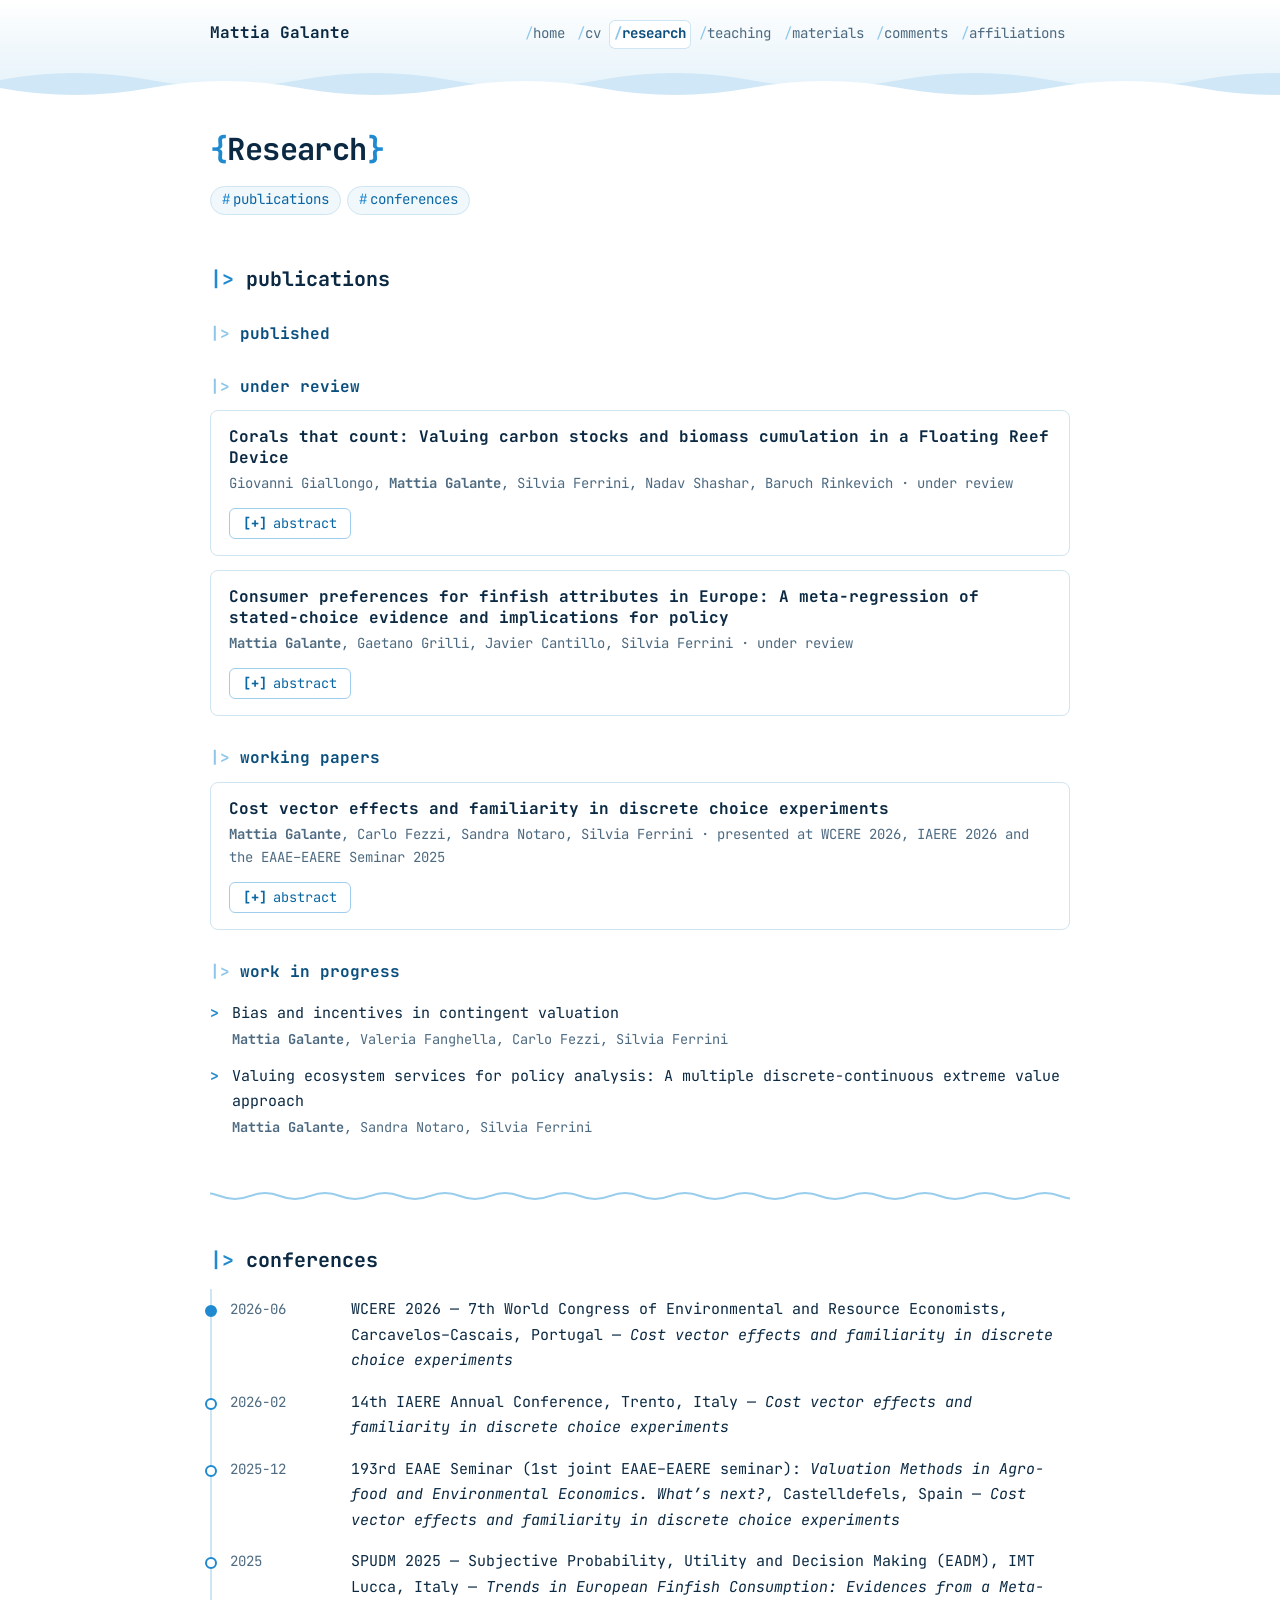
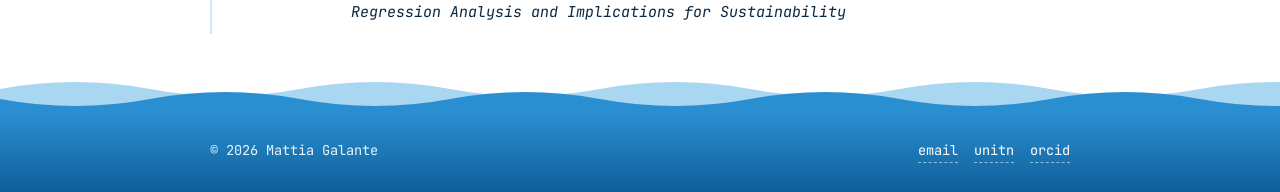
==== research.html @ 953462c0 "First version - 101126" ====
<!DOCTYPE html>
<html lang="en">
<head>
  <meta charset="utf-8">
  <meta name="viewport" content="width=device-width, initial-scale=1">
  <title>Research — Mattia Galante</title>
  <meta name="description" content="Publications, working papers and conferences of Mattia Galante.">
  <meta name="author" content="Mattia Galante">
  <meta name="theme-color" content="#1f8ad0">
  <link rel="icon" href="assets/img/favicon.svg" type="image/svg+xml">
  <link rel="stylesheet" href="assets/css/style.css">
  <script src="assets/js/main.js" defer></script>
</head>
<body>
  <a class="skip-link" href="#main">Skip to content</a>

  <!-- ===== HEADER — same on every page: only aria-current changes ===== -->
  <header class="site-header">
    <div class="wrap">
      <a class="brand" href="index.html">Mattia Galante</a>
      <nav class="site-nav" aria-label="Main">
        <a href="index.html">home</a>
        <a href="cv.html">cv</a>
        <a href="research.html" aria-current="page">research</a>
        <a href="teaching.html">teaching</a>
        <a href="materials.html">materials</a>
        <a href="comments.html">comments</a>
        <a href="affiliations.html">affiliations</a>
      </nav>
    </div>
  </header>

  <main id="main" class="wrap">

    <section class="page-head">
      <h1>Research</h1>
      <ul class="toc">
        <li><a href="#publications">publications</a></li>
        <li><a href="#conferences">conferences</a></li>
      </ul>
    </section>

    <section aria-labelledby="publications">
      <h2 id="publications">publications</h2>

      <!-- To add a paper, copy a whole <article class="pub"> ... </article> block -->
      <h3 id="published">published</h3>
      <!-- Template for a published paper:
      <article class="pub">
        <h4 class="pub-title">Paper title</h4>
        <p class="pub-meta"><strong>Mattia Galante</strong>, Co-author &middot; <em>Journal</em>, year</p>
        <div class="pub-actions">
          <details class="abstract">
            <summary>abstract</summary>
            <div class="abstract-text"><p>Abstract text.</p></div>
          </details>
          <a class="btn" href="https://doi.org/...">doi &#8599;</a>
        </div>
      </article>
      -->

      <h3 id="under-review">under review</h3>
      <article class="pub">
        <h4 class="pub-title">Corals that count: Valuing carbon stocks and biomass cumulation in a Floating Reef Device</h4>
        <p class="pub-meta">Giovanni Giallongo, <strong>Mattia Galante</strong>, Silvia Ferrini, Nadav Shashar, Baruch Rinkevich &middot; under review</p>
        <div class="pub-actions">
          <details class="abstract">
            <summary>abstract</summary>
            <div class="abstract-text"><p>Coral reef degradation threatens biodiversity, ecosystem functioning and global livelihoods. Yet, rising costs limit restoration efforts. Here we assess whether coral restoration infrastructure can deliver socio-economic benefits that justify investment beyond direct financial returns. Using the model Floating Reef Device (FRD), a coral-restoration infrastructure that promotes coral growth and reef-associated communities, we propose an interdisciplinary framework integrating ecological modelling, ecosystem-services valuation, and cost-benefit analysis. Two key ecosystem services generated by the FRDs, carbon storage and fish biomass enhancement, were quantified and assessed for economic values under three management scenarios, differing in coral extraction intensity. Over a ten-year period, a 100&nbsp;m&sup2; FRD-module stored to 708 kg carbon, simultaneously generating substantial fish biomass valued to 22,857US$ annually. Scenarios identified trade-offs between maximizing carbon turnover and maintaining habitat stability: intensive coral harvesting increased carbon sequestration but reduced habitat complexity and associated fish biomass. Financial analysis showed that all scenarios remain privately unprofitable under current cost structure (FNPV<sub>4%</sub> ranging -67,623 to -134,199-US$). However, when incorporating ecosystem services, economic analysis revealed positive net societal benefits for the no-extraction and partial extraction scenarios (ENPV<sub>3%</sub> = 72,648US$ and 39,165US$, respectively). These results indicate that coral-restoration infrastructure can generate societal welfare benefits even when not financially viable for private investors. Additional revenues, including tourism, coral aquaculture, education, and bioprospecting, may help close this gap. Overall, FRDs function as multifunctional socio-ecological assets, linking biodiversity, climate, and economic benefits, while this framework supports their integration into natural-capital accounting and ocean-finance mechanisms.</p></div>
          </details>
        </div>
      </article>
      <article class="pub">
        <h4 class="pub-title">Consumer preferences for finfish attributes in Europe: A meta-regression of stated-choice evidence and implications for policy</h4>
        <p class="pub-meta"><strong>Mattia Galante</strong>, Gaetano Grilli, Javier Cantillo, Silvia Ferrini &middot; under review</p>
        <div class="pub-actions">
          <details class="abstract">
            <summary>abstract</summary>
            <div class="abstract-text"><p>Fish is often referred to as an alternative to other animal-based foods for sustainable and secure food chains. Although its lower carbon footprint and recent developments suggest that it is possible to increase fish production within ecological boundaries, the sector faces several environmental challenges including pressure on resources, stocks depletion and pollution. To address these issues, it is essential to detect consumers&rsquo; attitudes towards sustainable seafood. A meta-regression analysis of 18 discrete choice experiments explores the willingness-to-pay of European consumers for the characteristics of finfish products. Our main finding is that characteristics like origin, production source, species have greater importance than sustainability certifications. In general, results show variability in preferences and detect positive attitudes towards domestic, wild-caught finfish. The uncertainty surrounding processed products may create opportunities for streamlining industrial processes. These and other results are discussed and policy implications provided.</p></div>
          </details>
        </div>
      </article>

      <h3 id="working-papers">working papers</h3>
      <article class="pub">
        <h4 class="pub-title">Cost vector effects and familiarity in discrete choice experiments</h4>
        <p class="pub-meta"><strong>Mattia Galante</strong>, Carlo Fezzi, Sandra Notaro, Silvia Ferrini &middot; presented at WCERE 2026, IAERE 2026 and the EAAE&ndash;EAERE Seminar 2025</p>
        <div class="pub-actions">
          <details class="abstract">
            <summary>abstract</summary>
            <div class="abstract-text"><p>Discrete choice experiments (DCEs) are used to estimate willingness-to-pay (WTP) for environmental attributes, but derived welfare measures may be sensitive to experimental design when preferences are uncertain and therefore dependent on contextual cues. A prominent concern is the cost vector effect, whereby WTP increases with the range of the price attribute presented in choice tasks. We hypothesize that familiarity with the valuation context mitigates this bias by stabilizing preferences. To test this, we designed a 2&nbsp;&times;&nbsp;2 split-sample DCE valuing recreational access to temperate beaches with different attributes. An online sample of respondents was stratified into experienced users (divers/snorkellers) and non-experienced users (occasional beach visitors) and randomly assigned to one of two price vectors. Data were analysed using an Error-Component Mixed Logit model in WTP space, estimated via weighted maximum likelihood to reflect individual exposure to coastal recreation. Results show strong evidence of a cost vector effect among non-experienced users, whose WTP estimates are systematically and significantly higher under the high-price treatment for most attributes, especially for high ecosystem quality, natural reefs, and low congestion. In contrast, experienced users&rsquo; WTP is statistically stable across price vectors for all attributes, indicating robust preferences. The study concludes by providing useful recommendations for experimental design.</p></div>
          </details>
        </div>
      </article>

      <h3 id="work-in-progress">work in progress</h3>
      <ul class="prompt-list wip">
        <li>Bias and incentives in contingent valuation<br><span class="muted small"><strong>Mattia Galante</strong>, Valeria Fanghella, Carlo Fezzi, Silvia Ferrini</span></li>
        <li>Valuing ecosystem services for policy analysis: A multiple discrete-continuous extreme value approach<br><span class="muted small"><strong>Mattia Galante</strong>, Sandra Notaro, Silvia Ferrini</span></li>
      </ul>
    </section>

    <hr class="tilde">

    <section aria-labelledby="conferences">
      <h2 id="conferences">conferences</h2>
      <!-- newest first; copy an <li> to add one -->
      <ul class="log">
        <li><time datetime="2026-06">2026-06</time><span>WCERE 2026 &mdash; 7th World Congress of Environmental and Resource Economists, Carcavelos&ndash;Cascais, Portugal &mdash; <em>Cost vector effects and familiarity in discrete choice experiments</em></span></li>
        <li><time datetime="2026-02">2026-02</time><span>14th IAERE Annual Conference, Trento, Italy &mdash; <em>Cost vector effects and familiarity in discrete choice experiments</em></span></li>
        <li><time datetime="2025-12">2025-12</time><span>193rd EAAE Seminar (1st joint EAAE&ndash;EAERE seminar): <em>Valuation Methods in Agro-food and Environmental Economics. What&rsquo;s next?</em>, Castelldefels, Spain &mdash; <em>Cost vector effects and familiarity in discrete choice experiments</em></span></li>
        <li><time datetime="2025">2025</time><span>SPUDM 2025 &mdash; Subjective Probability, Utility and Decision Making (EADM), IMT Lucca, Italy &mdash; <em>Trends in European Finfish Consumption: Evidences from a Meta-Regression Analysis and Implications for Sustainability</em></span></li>
      </ul>
    </section>
  </main>

  <!-- ===== FOOTER — same on every page ===== -->
  <footer class="site-footer">
    <div class="wrap">
      <span>&copy; <span data-year>2026</span> Mattia Galante</span>
      <span class="footer-links">
        <a href="mailto:mattia.galante-1@unitn.it">email</a>
        <a href="https://webapps.unitn.it/du/en/Persona/PER0280218/Curriculum">unitn</a>
        <a href="https://orcid.org/0009-0009-4476-0902">orcid</a>
      </span>
    </div>
  </footer>
</body>
</html>
---- assets/css/style.css ----
/* ==========================================================================
   Personal website — "console marina" theme
   White + azure, monospace type, stylized waves.

   Contents
   1. Fonts (self-hosted JetBrains Mono, SIL OFL)
   2. Variables (colours, sizes)  <- change the palette here
   3. Base
   4. Header + navigation + waves
   5. Page headings
   6. Components: terminal window, key-value list, buttons, tags, log
   7. Research: publications, abstracts, cards
   8. CV
   9. Comments (posts)
   10. Footer
   11. Draft helpers (.todo)
   12. Responsive, motion, print
   ========================================================================== */

/* 1. Fonts ---------------------------------------------------------------- */
@font-face {
  font-family: "JetBrains Mono"; font-style: normal; font-weight: 400; font-display: swap;
  src: url("../fonts/jetbrains-mono-latin-400-normal.woff2") format("woff2");
  unicode-range: U+0000-00FF,U+0131,U+0152-0153,U+02BB-02BC,U+02C6,U+02DA,U+02DC,U+0304,U+0308,U+0329,U+2000-206F,U+20AC,U+2122,U+2191,U+2193,U+2212,U+2215,U+FEFF,U+FFFD;
}
@font-face {
  font-family: "JetBrains Mono"; font-style: normal; font-weight: 400; font-display: swap;
  src: url("../fonts/jetbrains-mono-latin-ext-400-normal.woff2") format("woff2");
  unicode-range: U+0100-02BA,U+02BD-02C5,U+02C7-02CC,U+02CE-02D7,U+02DD-02FF,U+0304,U+0308,U+0329,U+1D00-1DBF,U+1E00-1E9F,U+1EF2-1EFF,U+2020,U+20A0-20AB,U+20AD-20C0,U+2113,U+2C60-2C7F,U+A720-A7FF;
}
@font-face {
  font-family: "JetBrains Mono"; font-style: normal; font-weight: 700; font-display: swap;
  src: url("../fonts/jetbrains-mono-latin-700-normal.woff2") format("woff2");
  unicode-range: U+0000-00FF,U+0131,U+0152-0153,U+02BB-02BC,U+02C6,U+02DA,U+02DC,U+0304,U+0308,U+0329,U+2000-206F,U+20AC,U+2122,U+2191,U+2193,U+2212,U+2215,U+FEFF,U+FFFD;
}
@font-face {
  font-family: "JetBrains Mono"; font-style: normal; font-weight: 700; font-display: swap;
  src: url("../fonts/jetbrains-mono-latin-ext-700-normal.woff2") format("woff2");
  unicode-range: U+0100-02BA,U+02BD-02C5,U+02C7-02CC,U+02CE-02D7,U+02DD-02FF,U+0304,U+0308,U+0329,U+1D00-1DBF,U+1E00-1E9F,U+1EF2-1EFF,U+2020,U+20A0-20AB,U+20AD-20C0,U+2113,U+2C60-2C7F,U+A720-A7FF;
}
@font-face {
  font-family: "JetBrains Mono"; font-style: italic; font-weight: 400; font-display: swap;
  src: url("../fonts/jetbrains-mono-latin-400-italic.woff2") format("woff2");
  unicode-range: U+0000-00FF,U+0131,U+0152-0153,U+02BB-02BC,U+02C6,U+02DA,U+02DC,U+0304,U+0308,U+0329,U+2000-206F,U+20AC,U+2122,U+2191,U+2193,U+2212,U+2215,U+FEFF,U+FFFD;
}
@font-face {
  font-family: "JetBrains Mono"; font-style: italic; font-weight: 400; font-display: swap;
  src: url("../fonts/jetbrains-mono-latin-ext-400-italic.woff2") format("woff2");
  unicode-range: U+0100-02BA,U+02BD-02C5,U+02C7-02CC,U+02CE-02D7,U+02DD-02FF,U+0304,U+0308,U+0329,U+1D00-1DBF,U+1E00-1E9F,U+1EF2-1EFF,U+2020,U+20A0-20AB,U+20AD-20C0,U+2113,U+2C60-2C7F,U+A720-A7FF;
}

/* 2. Variables ------------------------------------------------------------ */
:root {
  --bg: #ffffff;
  --foam: #f1f8fc;        /* very light azure: header, boxes */
  --foam-2: #e2f1fa;      /* light azure: hovers, bars */
  --line: #cfe5f2;        /* borders */
  --ink: #0b2942;         /* main text: deep navy */
  --muted: #4d6a80;       /* secondary text */
  --azure: #1f8ad0;       /* decorative azure (#, bullets, waves) */
  --link: #0b67a3;        /* links: darker azure, readable on white */
  --deep: #0a4f7e;        /* hover, active */
  --sea: #0b7f7a;         /* prompt colour (sea green) */
  --footer-top: #2a8fd0;  /* must match wave-footer-front.svg */
  --footer-bottom: #0d5f99;
  --radius: 10px;
  --shadow: 0 14px 34px -22px rgba(11, 41, 66, .45);
  --mono: "JetBrains Mono", ui-monospace, SFMono-Regular, Menlo, Consolas, "Liberation Mono", monospace;
  --wrap: 900px;
  --tile: 600px;          /* width of one wave tile */
}

/* 3. Base ----------------------------------------------------------------- */
*, *::before, *::after { box-sizing: border-box; }
html { -webkit-text-size-adjust: 100%; scroll-behavior: smooth; }
body {
  margin: 0;
  min-height: 100vh;
  display: flex;
  flex-direction: column;
  font-family: var(--mono);
  font-variant-ligatures: none;      /* show |> as typed, not as a triangle */
  font-feature-settings: "calt" 0, "liga" 0;
  font-size: 15px;
  line-height: 1.7;
  color: var(--ink);
  background: var(--bg);
}
main { flex: 1; width: 100%; }
[hidden] { display: none !important; }   /* elements marked hidden stay in the code but are not shown */
.wrap { max-width: var(--wrap); margin: 0 auto; padding: 0 1.25rem; }
img { max-width: 100%; height: auto; }
p { margin: 0 0 1rem; }
::selection { background: #bfe3f7; color: var(--ink); }

a { color: var(--link); text-decoration: none; border-bottom: 1px dashed rgba(11, 103, 163, .45); }
a:hover { color: var(--deep); border-bottom-style: solid; }
:focus-visible { outline: 2px solid var(--azure); outline-offset: 3px; border-radius: 3px; }

.skip-link { position: absolute; left: -999px; top: .5rem; z-index: 10; background: var(--ink); color: #fff; padding: .4rem .8rem; border: 0; }
.skip-link:focus { left: .5rem; }

hr.tilde {
  border: 0; height: 12px; margin: 2.8rem 0;
  background: url("../img/wave-line.svg") repeat-x center / 60px 12px;
  opacity: .9;
}

code, kbd { font-family: var(--mono); background: var(--foam-2); padding: .05em .35em; border-radius: 4px; font-size: .92em; }

/* 4. Header + navigation + waves ------------------------------------------ */
.site-header {
  position: relative;
  background: linear-gradient(180deg, #ffffff 0%, var(--foam) 45%, var(--foam-2) 100%);
  padding-top: 1.2rem;
}
.site-header .wrap {
  display: flex; flex-wrap: wrap; align-items: baseline; justify-content: space-between;
  gap: .5rem 1.2rem;
  padding-bottom: 3.4rem;
}
.brand { font-weight: 700; font-size: 1rem; color: var(--ink); border: 0; white-space: nowrap; }
.brand:hover { color: var(--deep); }

.site-nav { display: flex; flex-wrap: wrap; gap: .15rem .2rem; font-size: .88rem; }
.site-nav a { color: var(--muted); border: 0; padding: .15rem .3rem; border-radius: 6px; }
.site-nav a::before { content: "/"; color: #8cc7ea; }
.site-nav a:hover { color: var(--link); background: #fff; }
.site-nav a[aria-current="page"] { color: var(--deep); background: #fff; font-weight: 700; box-shadow: inset 0 0 0 1px var(--line); }

/* two wave layers drifting at different speeds */
.site-header::before,
.site-header::after {
  content: ""; position: absolute; left: 0; right: 0; bottom: -1px; height: 40px;
  background-repeat: repeat-x; background-size: var(--tile) 40px;
  pointer-events: none;
}
.site-header::before { background-image: url("../img/wave-back.svg"); animation: drift 38s linear infinite; }
.site-header::after  { background-image: url("../img/wave-front.svg"); animation: drift 26s linear infinite reverse; }
@keyframes drift { from { background-position-x: 0; } to { background-position-x: calc(var(--tile) * -1); } }

/* 5. Page headings -------------------------------------------------------- */
.page-head { padding: 1.6rem 0 .4rem; }

h1, h2, h3, h4 { line-height: 1.3; font-weight: 700; }
h1 { font-size: 1.9rem; margin: .1rem 0 1rem; letter-spacing: -.02em; }
h1::before { content: "{"; color: var(--azure); }
h1::after { content: "}"; color: var(--azure); }
h2 { font-size: 1.25rem; margin: 2.8rem 0 1rem; scroll-margin-top: 1rem; }
h2::before { content: "|> "; color: var(--azure); }
h3 { font-size: 1rem; margin: 2rem 0 .8rem; color: var(--deep); scroll-margin-top: 1rem; }
h3::before { content: "|> "; color: #8cc7ea; }
.no-hash::before, .no-hash::after { content: none; }
.lead { color: var(--muted); max-width: 70ch; }

/* in-page index, e.g. on Research */
.toc { display: flex; flex-wrap: wrap; gap: .4rem; margin: .4rem 0 0; padding: 0; list-style: none; font-size: .88rem; }
.toc a { display: inline-block; border: 1px solid var(--line); border-radius: 999px; padding: .1rem .7rem; background: var(--foam); }
.toc a::before { content: "#"; color: var(--azure); margin-right: .15rem; }
.toc a:hover { background: var(--foam-2); }

/* 6. Components ----------------------------------------------------------- */
/* terminal window */
.term {
  margin-top: 2rem;
  border: 1px solid var(--line); border-radius: var(--radius);
  background: #fff; box-shadow: var(--shadow); overflow: hidden;
}
.term-bar {
  display: flex; align-items: center; gap: .45rem;
  padding: .55rem .85rem; background: var(--foam-2); border-bottom: 1px solid var(--line);
  font-size: .8rem; color: var(--muted);
}
.term-bar i { width: 11px; height: 11px; border-radius: 50%; display: inline-block; background: #a9d6f1; }
.term-bar i:nth-child(2) { background: #5fb3e6; }
.term-bar i:nth-child(3) { background: #1f8ad0; }
.term-title { margin-left: .5rem; }
.term-body { padding: 1.4rem 1.5rem 1.5rem; }

.about { display: grid; grid-template-columns: 190px 1fr; gap: 1.7rem; align-items: start; }
.about .photo { width: 190px; height: auto; border-radius: 8px; border: 1px solid var(--line); background: var(--foam); }
.about h1 { margin-top: 0; margin-bottom: .2rem; }
.role { color: var(--muted); margin-bottom: 1rem; }

/* key: value list (contacts) */
.kv { display: grid; grid-template-columns: max-content 1fr; gap: .25rem 1rem; margin: 1.2rem 0; padding: .9rem 1rem; background: var(--foam); border-radius: 8px; font-size: .9rem; }
.kv dt { color: var(--sea); font-weight: 700; }
.kv dt::after { content: ":"; color: var(--muted); font-weight: 400; }
.kv dd { margin: 0; overflow-wrap: anywhere; }

/* buttons (links or summaries that look like buttons) */
.btn,
details.abstract > summary {
  display: inline-flex; align-items: center; gap: .35rem;
  padding: .32rem .8rem; border: 1px solid #9fcdec; border-radius: 6px;
  background: #fff; color: var(--link); font-size: .85rem; line-height: 1.4;
  cursor: pointer; user-select: none; font-family: var(--mono);
}
.btn:hover, details.abstract > summary:hover { background: var(--foam-2); border-color: var(--azure); color: var(--deep); }
.btn.primary { background: var(--link); border-color: var(--link); color: #fff; }
.btn.primary:hover { background: var(--deep); border-color: var(--deep); color: #fff; }
.btn-row { display: flex; flex-wrap: wrap; gap: .5rem; margin: 1rem 0 0; }
button.btn { font: inherit; font-size: .85rem; }

.tag { display: inline-block; font-size: .75rem; line-height: 1.6; padding: 0 .5rem; border-radius: 999px; background: var(--foam-2); color: var(--deep); white-space: nowrap; }
.muted { color: var(--muted); }
.small { font-size: .85rem; }

/* dated log (news, conferences) */
.log { list-style: none; margin: 0; padding: 0; border-left: 2px solid var(--line); }
.log li { position: relative; display: grid; grid-template-columns: 6.6rem 1fr; gap: 1rem; padding: .5rem 0 .5rem 1.1rem; }
.log li::before {
  content: ""; position: absolute; left: -7px; top: 1rem;
  width: 12px; height: 12px; border-radius: 50%; background: #fff; border: 2px solid var(--azure);
}
.log time { color: var(--muted); font-size: .88rem; padding-top: .05rem; }
.log li:first-child::before { background: var(--azure); }

/* plain list with "> " bullets */
.prompt-list { list-style: none; margin: 0; padding: 0; }
.prompt-list li { position: relative; padding: .35rem 0 .35rem 1.4rem; }
.prompt-list li::before { content: ">"; position: absolute; left: 0; color: var(--azure); font-weight: 700; }

/* cards (projects, affiliations) */
.cards { display: grid; grid-template-columns: repeat(auto-fit, minmax(250px, 1fr)); gap: 1rem; }
.card { border: 1px solid var(--line); border-radius: 8px; padding: 1.1rem 1.2rem; background: linear-gradient(180deg, #fff 0%, var(--foam) 100%); }
.card h3 { margin: 0 0 .3rem; }
.card h3::before { content: none; }
.card .meta { color: var(--muted); font-size: .85rem; margin-bottom: .7rem; }
.card-logo { display: block; height: 42px; width: auto; max-width: 100%; object-fit: contain; object-position: left center; margin: 0 0 .9rem; }
.card-logo-text { display: inline-flex; align-items: center; height: 42px; margin: 0 0 .9rem; padding: 0 .75rem; border: 2px solid var(--deep); border-radius: 6px; font-weight: 700; font-size: 1.1rem; letter-spacing: .08em; color: var(--deep); }   /* for affiliations without a logo */
.card p:last-child { margin-bottom: 0; }

/* 7. Research: publications ----------------------------------------------- */
.pub { border: 1px solid var(--line); border-radius: 8px; padding: 1rem 1.15rem; margin-bottom: .9rem; background: #fff; transition: border-color .15s; }
.pub:hover { border-color: #9fcdec; }
.pub-title { margin: 0 0 .2rem; font-size: 1rem; color: var(--ink); }
.pub-title::before { content: none; }
.pub-meta { margin: 0 0 .75rem; color: var(--muted); font-size: .87rem; }
.pub-meta em { color: var(--ink); }
.pub-actions { display: flex; flex-wrap: wrap; gap: .5rem; align-items: flex-start; }

details.abstract > summary { list-style: none; }
details.abstract > summary::-webkit-details-marker { display: none; }
details.abstract > summary::before { content: "[+]"; font-weight: 700; }
details.abstract[open] > summary::before { content: "[-]"; }
details.abstract[open] { flex: 1 1 100%; }
.abstract-text {
  margin-top: .7rem; padding: .85rem 1rem;
  background: var(--foam); border-left: 3px solid var(--azure); border-radius: 0 6px 6px 0;
  font-size: .9rem;
}
.abstract-text p:last-child { margin-bottom: 0; }

.wip .prompt-list li { padding-top: .45rem; padding-bottom: .45rem; }

/* 8. CV ------------------------------------------------------------------- */
.cv-actions { display: flex; flex-wrap: wrap; gap: .6rem; align-items: center; margin: .2rem 0 1.4rem; }
.cv-row { display: grid; grid-template-columns: 9.5rem 1fr; gap: 1rem; padding: .55rem 0; border-bottom: 1px dashed var(--line); }
.cv-row:last-child { border-bottom: 0; }
.cv-row .when { color: var(--muted); font-size: .88rem; padding-top: .05rem; }
.cv-row .what p { margin: 0; }
.cv-row .what .muted { font-size: .88rem; }

/* 9. Comments (posts) ----------------------------------------------------- */
.post-item { padding: 1.1rem 0; border-bottom: 1px dashed var(--line); }
.post-item:last-child { border-bottom: 0; }
.post-item h3 { margin: .1rem 0 .4rem; font-size: 1.05rem; }
.post-item h3::before { content: none; }
.post-item h3 a { border-bottom: 0; }
.post-item h3 a:hover { border-bottom: 1px solid; }
.post-item .meta { color: var(--muted); font-size: .85rem; display: flex; flex-wrap: wrap; gap: .4rem .8rem; align-items: center; }
.post-item p { margin: .3rem 0 0; }

.prose { max-width: 72ch; }
.prose blockquote { margin: 1.2rem 0; padding: .6rem 1rem; border-left: 3px solid var(--azure); background: var(--foam); color: var(--deep); }
.prose ul { padding-left: 1.3rem; }
.post-meta { color: var(--muted); font-size: .88rem; margin-bottom: 1.6rem; }

/* 10. Footer -------------------------------------------------------------- */
.site-footer {
  position: relative; margin-top: 5rem;
  background: linear-gradient(180deg, var(--footer-top) 0%, var(--footer-bottom) 100%);
  color: #e8f5fd; font-size: .85rem;
  padding: 1.6rem 0 1.8rem;
}
.site-footer::before,
.site-footer::after {
  content: ""; position: absolute; left: 0; right: 0; top: -39px; height: 40px;
  background-repeat: repeat-x; background-size: var(--tile) 40px; pointer-events: none;
}
.site-footer::before { background-image: url("../img/wave-footer-back.svg"); animation: drift 44s linear infinite reverse; }
.site-footer::after  { background-image: url("../img/wave-footer-front.svg"); animation: drift 30s linear infinite; }
.site-footer .wrap { display: flex; flex-wrap: wrap; justify-content: space-between; gap: .6rem 1.5rem; }
.site-footer a { color: #fff; border-bottom-color: rgba(255, 255, 255, .55); }
.site-footer a:hover { color: #fff; border-bottom-style: solid; }
.footer-links { display: flex; flex-wrap: wrap; gap: .3rem 1rem; }

/* 11. Draft helpers ------------------------------------------------------- */
/* Everything still to be filled in is wrapped in <span class="todo">.
   Search the files for "todo" to find them; remove the class when done. */
.todo { background: #fff4cc; border-bottom: 1px dashed #d9a92a; padding: 0 .2em; border-radius: 2px; }
.todo-note { font-size: .8rem; color: #8a6510; background: #fff8e0; border: 1px dashed #e3bf5c; padding: .4rem .7rem; border-radius: 6px; margin: 0 0 1rem; }

/* 12. Responsive, motion, print ------------------------------------------- */
@media (max-width: 680px) {
  body { font-size: 14px; }
  h1 { font-size: 1.55rem; }
  .site-header .wrap { padding-bottom: 3.4rem; }
  :root { --tile: 420px; }
  .site-header::before, .site-header::after { height: 28px; background-size: var(--tile) 28px; }
  .site-footer::before, .site-footer::after { height: 28px; top: -27px; background-size: var(--tile) 28px; }
  .about { grid-template-columns: 1fr; gap: 1.1rem; }
  .about .photo { width: 140px; }
  .term-body { padding: 1.1rem 1rem 1.2rem; }
  .log li, .cv-row { grid-template-columns: 1fr; gap: .1rem; }
  .kv { grid-template-columns: 1fr; gap: 0; }
  .kv dd { margin-bottom: .45rem; }
}

@media (prefers-reduced-motion: reduce) {
  *, *::before, *::after { animation: none !important; transition: none !important; }
  html { scroll-behavior: auto; }
}

@media print {
  .site-header, .site-footer, .skip-link, .no-print, .toc { display: none !important; }
  body { font-size: 11pt; color: #000; }
  a { color: #000; border: 0; }
  .todo { background: none; border: 0; }
}
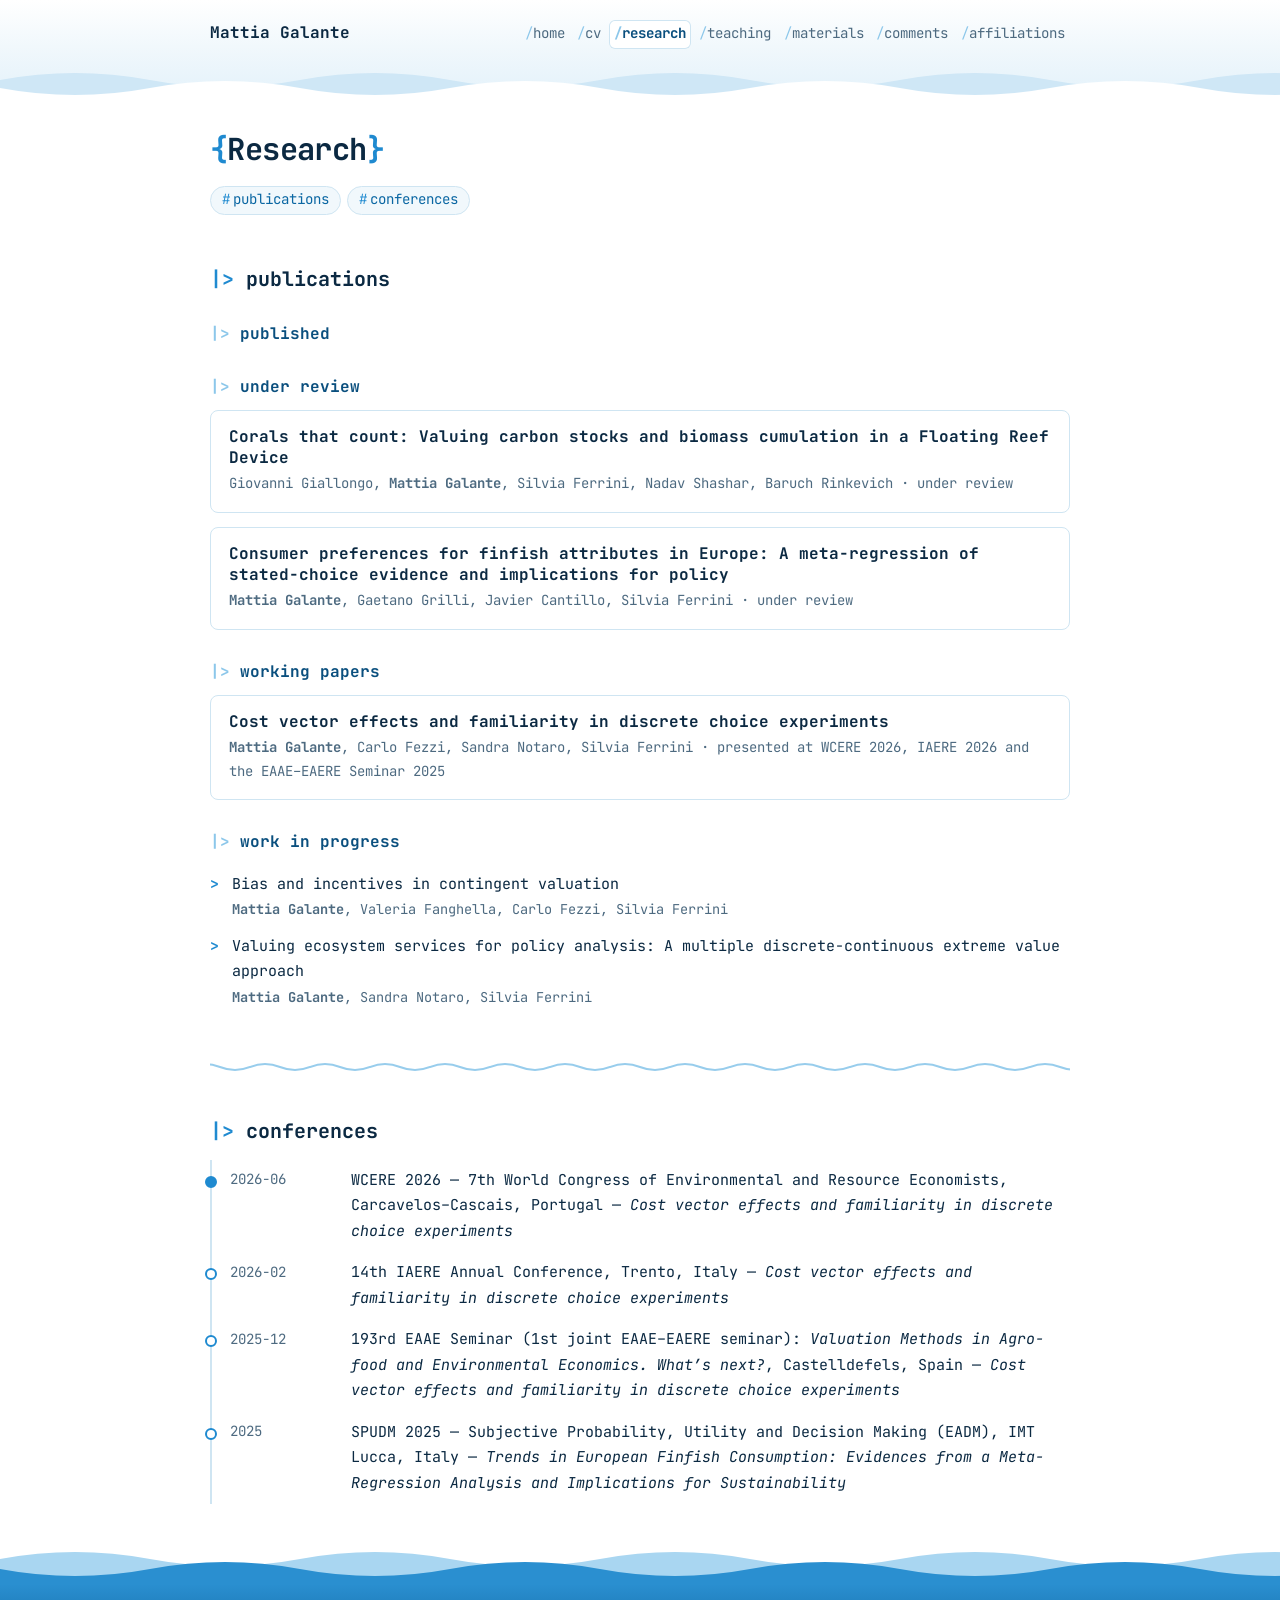
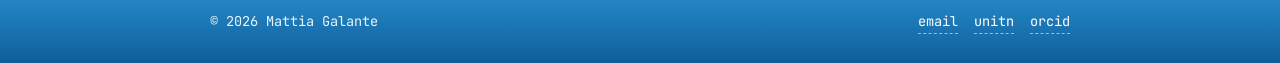
==== commit 57b64fa7: "Second version - 101126" ====
--- a/research.html
+++ b/research.html
@@ -45,7 +45,8 @@
 
       <!-- To add a paper, copy a whole <article class="pub"> ... </article> block -->
       <h3 id="published">published</h3>
-      <!-- Template for a published paper:
+      <!-- Template for a published paper (abstract button + doi button): copy it below this comment,
+           without the comment markers, and fill in title, authors, journal, abstract and doi.
       <article class="pub">
         <h4 class="pub-title">Paper title</h4>
         <p class="pub-meta"><strong>Mattia Galante</strong>, Co-author &middot; <em>Journal</em>, year</p>
@@ -63,34 +64,16 @@
       <article class="pub">
         <h4 class="pub-title">Corals that count: Valuing carbon stocks and biomass cumulation in a Floating Reef Device</h4>
         <p class="pub-meta">Giovanni Giallongo, <strong>Mattia Galante</strong>, Silvia Ferrini, Nadav Shashar, Baruch Rinkevich &middot; under review</p>
-        <div class="pub-actions">
-          <details class="abstract">
-            <summary>abstract</summary>
-            <div class="abstract-text"><p>Coral reef degradation threatens biodiversity, ecosystem functioning and global livelihoods. Yet, rising costs limit restoration efforts. Here we assess whether coral restoration infrastructure can deliver socio-economic benefits that justify investment beyond direct financial returns. Using the model Floating Reef Device (FRD), a coral-restoration infrastructure that promotes coral growth and reef-associated communities, we propose an interdisciplinary framework integrating ecological modelling, ecosystem-services valuation, and cost-benefit analysis. Two key ecosystem services generated by the FRDs, carbon storage and fish biomass enhancement, were quantified and assessed for economic values under three management scenarios, differing in coral extraction intensity. Over a ten-year period, a 100&nbsp;m&sup2; FRD-module stored to 708 kg carbon, simultaneously generating substantial fish biomass valued to 22,857US$ annually. Scenarios identified trade-offs between maximizing carbon turnover and maintaining habitat stability: intensive coral harvesting increased carbon sequestration but reduced habitat complexity and associated fish biomass. Financial analysis showed that all scenarios remain privately unprofitable under current cost structure (FNPV<sub>4%</sub> ranging -67,623 to -134,199-US$). However, when incorporating ecosystem services, economic analysis revealed positive net societal benefits for the no-extraction and partial extraction scenarios (ENPV<sub>3%</sub> = 72,648US$ and 39,165US$, respectively). These results indicate that coral-restoration infrastructure can generate societal welfare benefits even when not financially viable for private investors. Additional revenues, including tourism, coral aquaculture, education, and bioprospecting, may help close this gap. Overall, FRDs function as multifunctional socio-ecological assets, linking biodiversity, climate, and economic benefits, while this framework supports their integration into natural-capital accounting and ocean-finance mechanisms.</p></div>
-          </details>
-        </div>
       </article>
       <article class="pub">
         <h4 class="pub-title">Consumer preferences for finfish attributes in Europe: A meta-regression of stated-choice evidence and implications for policy</h4>
         <p class="pub-meta"><strong>Mattia Galante</strong>, Gaetano Grilli, Javier Cantillo, Silvia Ferrini &middot; under review</p>
-        <div class="pub-actions">
-          <details class="abstract">
-            <summary>abstract</summary>
-            <div class="abstract-text"><p>Fish is often referred to as an alternative to other animal-based foods for sustainable and secure food chains. Although its lower carbon footprint and recent developments suggest that it is possible to increase fish production within ecological boundaries, the sector faces several environmental challenges including pressure on resources, stocks depletion and pollution. To address these issues, it is essential to detect consumers&rsquo; attitudes towards sustainable seafood. A meta-regression analysis of 18 discrete choice experiments explores the willingness-to-pay of European consumers for the characteristics of finfish products. Our main finding is that characteristics like origin, production source, species have greater importance than sustainability certifications. In general, results show variability in preferences and detect positive attitudes towards domestic, wild-caught finfish. The uncertainty surrounding processed products may create opportunities for streamlining industrial processes. These and other results are discussed and policy implications provided.</p></div>
-          </details>
-        </div>
       </article>
 
       <h3 id="working-papers">working papers</h3>
       <article class="pub">
         <h4 class="pub-title">Cost vector effects and familiarity in discrete choice experiments</h4>
         <p class="pub-meta"><strong>Mattia Galante</strong>, Carlo Fezzi, Sandra Notaro, Silvia Ferrini &middot; presented at WCERE 2026, IAERE 2026 and the EAAE&ndash;EAERE Seminar 2025</p>
-        <div class="pub-actions">
-          <details class="abstract">
-            <summary>abstract</summary>
-            <div class="abstract-text"><p>Discrete choice experiments (DCEs) are used to estimate willingness-to-pay (WTP) for environmental attributes, but derived welfare measures may be sensitive to experimental design when preferences are uncertain and therefore dependent on contextual cues. A prominent concern is the cost vector effect, whereby WTP increases with the range of the price attribute presented in choice tasks. We hypothesize that familiarity with the valuation context mitigates this bias by stabilizing preferences. To test this, we designed a 2&nbsp;&times;&nbsp;2 split-sample DCE valuing recreational access to temperate beaches with different attributes. An online sample of respondents was stratified into experienced users (divers/snorkellers) and non-experienced users (occasional beach visitors) and randomly assigned to one of two price vectors. Data were analysed using an Error-Component Mixed Logit model in WTP space, estimated via weighted maximum likelihood to reflect individual exposure to coastal recreation. Results show strong evidence of a cost vector effect among non-experienced users, whose WTP estimates are systematically and significantly higher under the high-price treatment for most attributes, especially for high ecosystem quality, natural reefs, and low congestion. In contrast, experienced users&rsquo; WTP is statistically stable across price vectors for all attributes, indicating robust preferences. The study concludes by providing useful recommendations for experimental design.</p></div>
-          </details>
-        </div>
       </article>
 
       <h3 id="work-in-progress">work in progress</h3>
--- a/assets/css/style.css
+++ b/assets/css/style.css
@@ -238,6 +238,7 @@
 .pub-title::before { content: none; }
 .pub-meta { margin: 0 0 .75rem; color: var(--muted); font-size: .87rem; }
 .pub-meta em { color: var(--ink); }
+.pub-meta:last-child { margin-bottom: 0; }
 .pub-actions { display: flex; flex-wrap: wrap; gap: .5rem; align-items: flex-start; }
 
 details.abstract > summary { list-style: none; }
